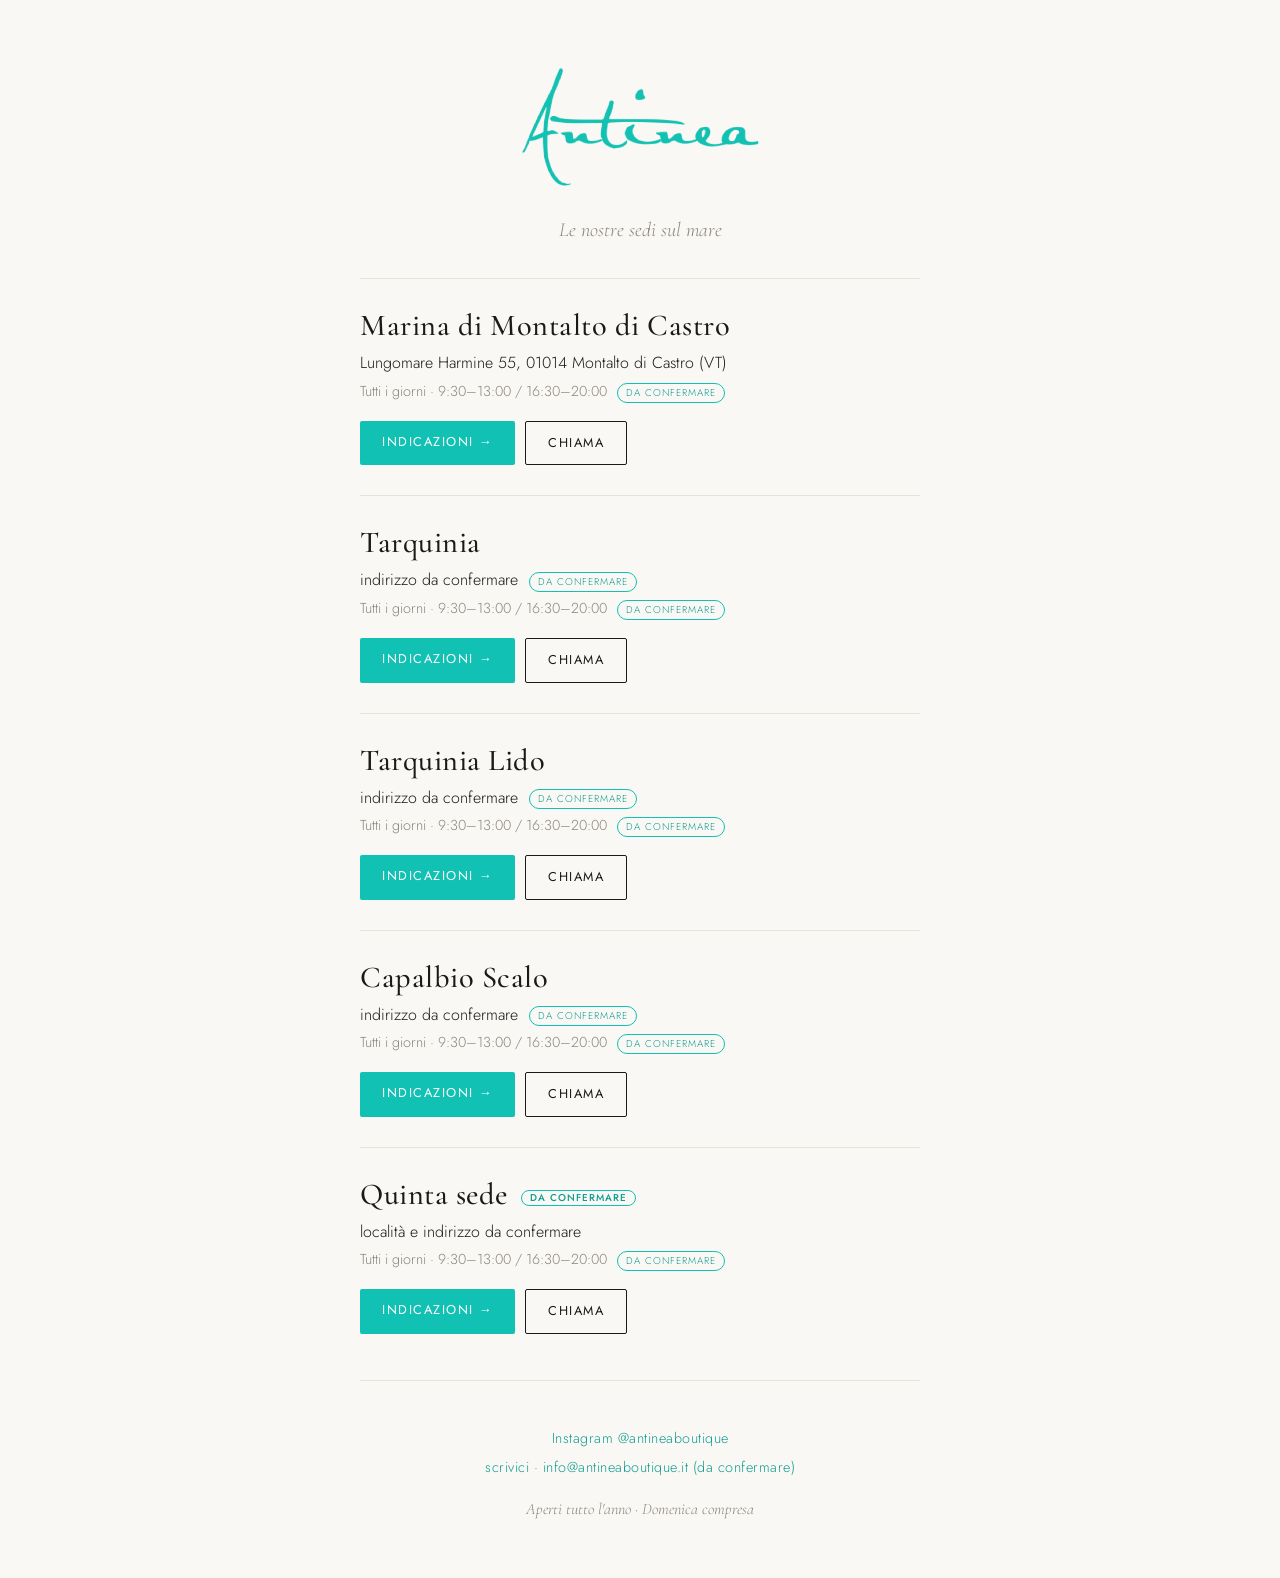
==== index.html @ a582f84f "primo impianto sito Antinea Boutique" ====
<!DOCTYPE html>
<html lang="it">
<head>
  <meta charset="utf-8">
  <meta name="viewport" content="width=device-width, initial-scale=1">
  <title>Antinea Boutique — Le nostre sedi</title>
  <meta name="description" content="Antinea Boutique — indirizzi e indicazioni stradali dei negozi sul mare: Marina di Montalto di Castro, Tarquinia, Tarquinia Lido, Capalbio Scalo.">
  <link rel="preconnect" href="https://fonts.googleapis.com">
  <link rel="preconnect" href="https://fonts.gstatic.com" crossorigin>
  <link href="https://fonts.googleapis.com/css2?family=Cormorant+Garamond:wght@400;500;600&family=Jost:wght@300;400;500&display=swap" rel="stylesheet">
  <link rel="stylesheet" href="stile.css">
</head>
<body>
  <header>
    <img src="img/logo.png" alt="Antinea Boutique" class="logo">
    <p class="sottotitolo">Le nostre sedi sul mare</p>
  </header>

  <main id="sedi"><!-- le schede vengono generate da script.js --></main>

  <footer>
    <a class="social" href="https://www.instagram.com/antineaboutique/" target="_blank" rel="noopener">Instagram&nbsp;@antineaboutique</a>
    <a class="social" id="email-link" href="#">scrivici via email</a>
    <p class="nota-footer">Aperti tutto l'anno · Domenica compresa</p>
  </footer>

  <script src="script.js"></script>
</body>
</html>
---- stile.css ----
/* ---------- palette dal logo ----------
   turchese  #11c1b3
   crema     #faf8f4
   inchiostro#1a1a1a
----------------------------------------- */
:root {
  --turchese: #11c1b3;
  --turchese-scuro: #0e9c90;
  --crema: #faf8f4;
  --inchiostro: #1a1a1a;
  --grigio: #8a857d;
  --hairline: #e7e3da;
}

* { margin: 0; padding: 0; box-sizing: border-box; }

body {
  background: var(--crema);
  color: var(--inchiostro);
  font-family: "Jost", system-ui, sans-serif;
  font-weight: 300;
  line-height: 1.6;
  -webkit-font-smoothing: antialiased;
  padding: 0 24px;
}

/* contenitore stretto e centrato */
header, main, footer {
  max-width: 560px;
  margin: 0 auto;
}

/* ---------- intestazione ---------- */
header {
  text-align: center;
  padding: 56px 0 32px;
}

.logo {
  width: 220px;
  max-width: 70%;
  height: auto;
}

.sottotitolo {
  font-family: "Cormorant Garamond", Georgia, serif;
  font-size: 1.25rem;
  font-style: italic;
  color: var(--grigio);
  margin-top: 10px;
}

/* ---------- schede negozi ---------- */
.sede {
  padding: 30px 0;
  border-top: 1px solid var(--hairline);
}

.sede h2 {
  font-family: "Cormorant Garamond", Georgia, serif;
  font-weight: 500;
  font-size: 1.9rem;
  letter-spacing: 0.5px;
  line-height: 1.15;
}

.indirizzo {
  margin-top: 6px;
  color: var(--inchiostro);
}

.orari {
  margin-top: 4px;
  font-size: 0.9rem;
  color: var(--grigio);
}

/* segnale discreto per i dati non verificati */
.da-confermare {
  display: inline-block;
  font-family: "Jost", sans-serif;
  font-size: 0.62rem;
  letter-spacing: 1px;
  text-transform: uppercase;
  color: var(--turchese-scuro);
  border: 1px solid var(--turchese);
  border-radius: 999px;
  padding: 1px 8px;
  margin-left: 6px;
  vertical-align: middle;
  white-space: nowrap;
}

/* ---------- pulsanti ---------- */
.azioni {
  margin-top: 18px;
  display: flex;
  gap: 10px;
  flex-wrap: wrap;
}

.btn {
  font-family: "Jost", sans-serif;
  font-size: 0.8rem;
  font-weight: 400;
  letter-spacing: 1.5px;
  text-transform: uppercase;
  text-decoration: none;
  padding: 11px 22px;
  border-radius: 2px;
  transition: all 0.2s ease;
}

.btn-primario {
  background: var(--turchese);
  color: #fff;
}
.btn-primario:hover { background: var(--turchese-scuro); }

.btn-secondario {
  background: transparent;
  color: var(--inchiostro);
  border: 1px solid var(--inchiostro);
}
.btn-secondario:hover {
  background: var(--inchiostro);
  color: var(--crema);
}

/* ---------- footer ---------- */
footer {
  text-align: center;
  padding: 40px 0 56px;
  margin-top: 16px;
  border-top: 1px solid var(--hairline);
}

.social {
  display: block;
  color: var(--turchese-scuro);
  text-decoration: none;
  font-size: 0.9rem;
  letter-spacing: 0.5px;
  margin: 6px 0;
}
.social:hover { text-decoration: underline; }

.nota-footer {
  font-family: "Cormorant Garamond", Georgia, serif;
  font-style: italic;
  color: var(--grigio);
  margin-top: 18px;
  font-size: 1rem;
}

/* ---------- desktop: un filo più ariosa ---------- */
@media (min-width: 600px) {
  .logo { width: 260px; }
}
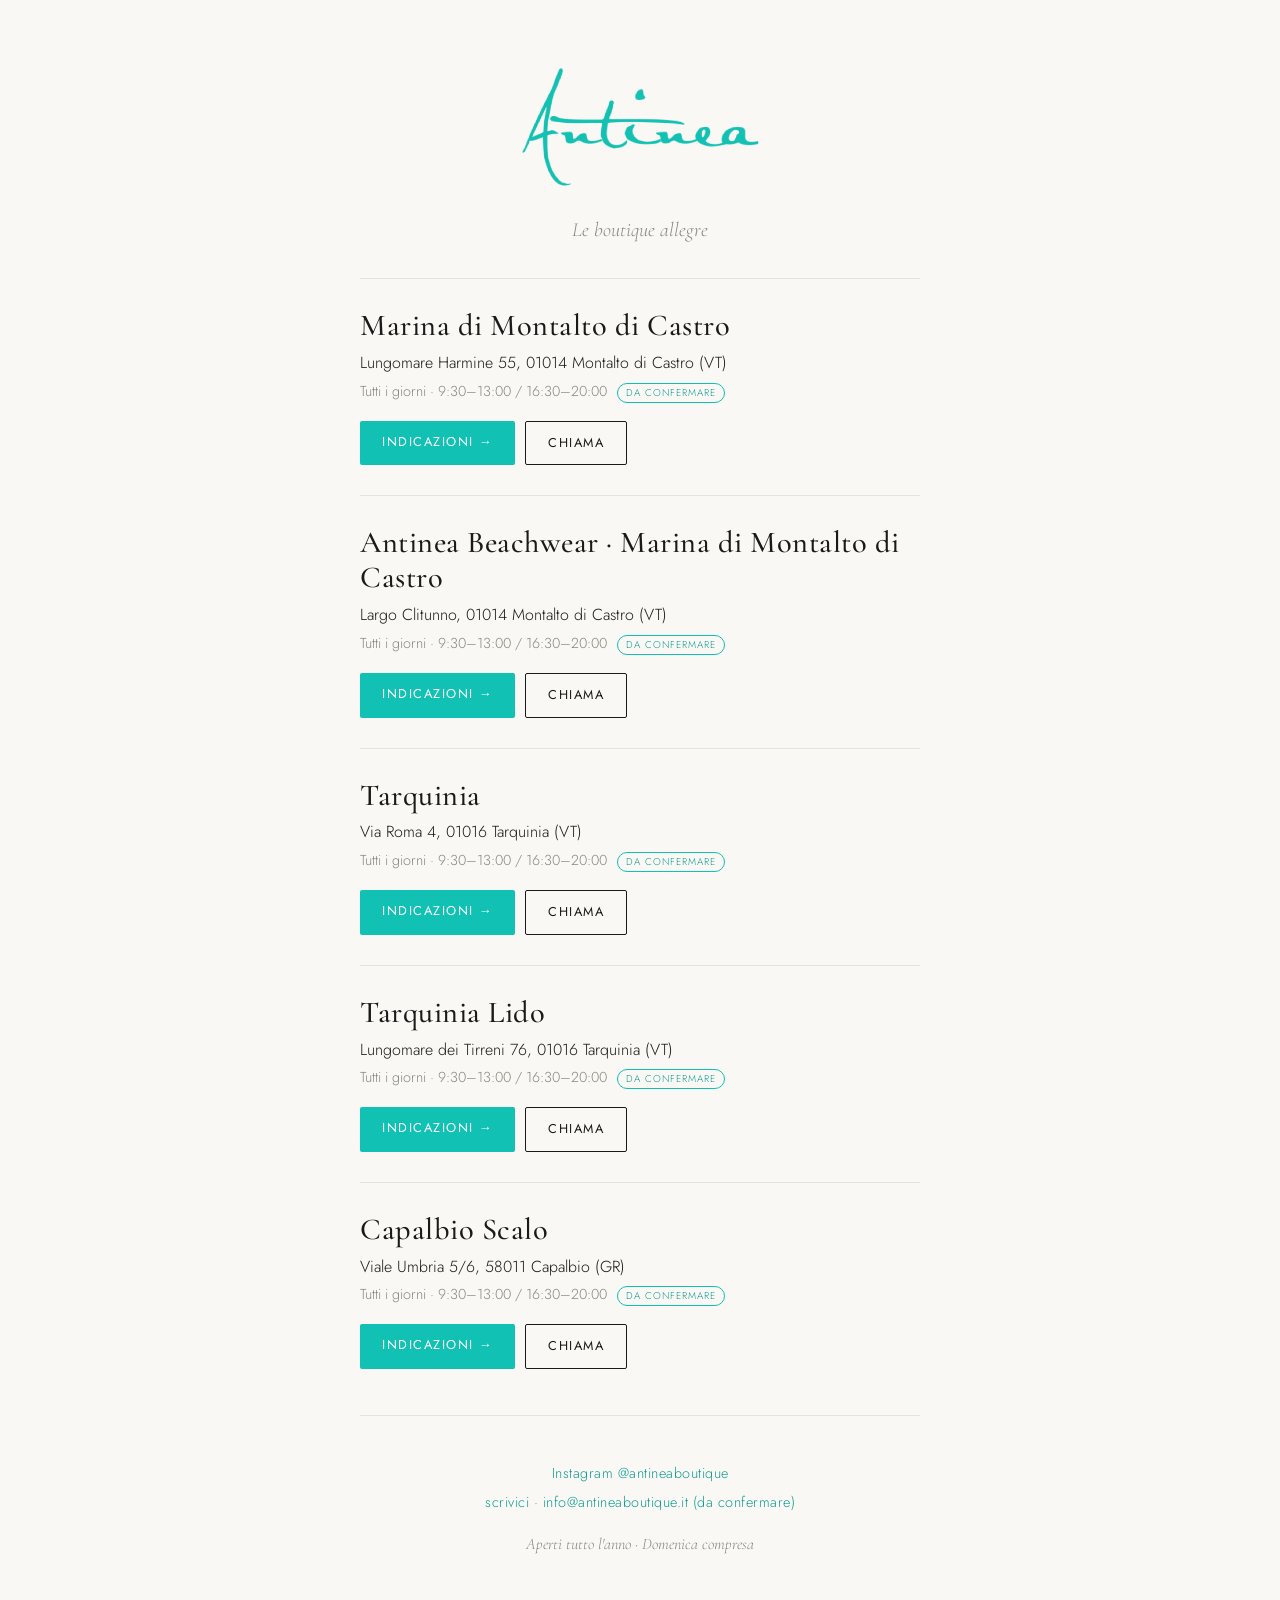
==== commit d391cf70: "sottotitolo: 'Le boutique allegre'" ====
--- a/index.html
+++ b/index.html
@@ -13,7 +13,7 @@
 <body>
   <header>
     <img src="img/logo.png" alt="Antinea Boutique" class="logo">
-    <p class="sottotitolo">Le nostre sedi sul mare</p>
+    <p class="sottotitolo">Le boutique allegre</p>
   </header>
 
   <main id="sedi"><!-- le schede vengono generate da script.js --></main>
--- a/stile.css
+++ b/stile.css
@@ -153,7 +153,108 @@
   font-size: 1rem;
 }
 
-/* ---------- desktop: un filo più ariosa ---------- */
+/* ---------- menu sedi / catalogo ---------- */
+.menu {
+  margin-top: 16px;
+  font-size: 0.85rem;
+  letter-spacing: 1.5px;
+  text-transform: uppercase;
+}
+.menu a {
+  color: var(--grigio);
+  text-decoration: none;
+  padding: 0 8px;
+}
+.menu a.attivo { color: var(--turchese-scuro); }
+.menu a:hover { color: var(--inchiostro); }
+
+/* ---------- catalogo prodotti ---------- */
+.griglia-prodotti {
+  display: grid;
+  grid-template-columns: 1fr;
+  gap: 40px 28px;
+  padding-top: 24px;
+}
+
+.prodotto { text-align: left; }
+
+.foto-wrap {
+  background: #fff;
+  border: 1px solid var(--hairline);
+  aspect-ratio: 3 / 4;
+  overflow: hidden;
+  margin-bottom: 14px;
+}
+.foto-wrap img {
+  width: 100%;
+  height: 100%;
+  object-fit: cover;
+  display: block;
+}
+
+.marca {
+  font-size: 0.72rem;
+  letter-spacing: 2px;
+  text-transform: uppercase;
+  color: var(--turchese-scuro);
+}
+.nome {
+  font-family: "Cormorant Garamond", Georgia, serif;
+  font-weight: 500;
+  font-size: 1.5rem;
+  line-height: 1.15;
+  margin: 2px 0 4px;
+}
+.prezzo {
+  font-size: 1rem;
+  color: var(--inchiostro);
+  margin-bottom: 14px;
+}
+
+.taglie {
+  display: flex;
+  flex-wrap: wrap;
+  gap: 7px;
+  margin-bottom: 16px;
+}
+.taglia {
+  font-family: "Jost", sans-serif;
+  font-size: 0.8rem;
+  min-width: 38px;
+  padding: 6px 4px;
+  background: transparent;
+  border: 1px solid var(--hairline);
+  color: var(--inchiostro);
+  cursor: pointer;
+  transition: all 0.15s ease;
+}
+.taglia:hover { border-color: var(--turchese); }
+.taglia.scelta {
+  background: var(--inchiostro);
+  color: #fff;
+  border-color: var(--inchiostro);
+}
+
+.btn-ordina {
+  display: inline-block;
+  width: 100%;
+  text-align: center;
+  background: var(--turchese);
+  color: #fff;
+  text-decoration: none;
+  font-size: 0.8rem;
+  letter-spacing: 1.5px;
+  text-transform: uppercase;
+  padding: 13px 18px;
+  border-radius: 2px;
+  transition: background 0.2s ease;
+}
+.btn-ordina:hover { background: var(--turchese-scuro); }
+
+/* ---------- desktop ---------- */
 @media (min-width: 600px) {
   .logo { width: 260px; }
-}
+  header, footer { max-width: 560px; }
+  main.griglia-prodotti { max-width: 860px; }
+  .griglia-prodotti { grid-template-columns: 1fr 1fr 1fr; }
+}
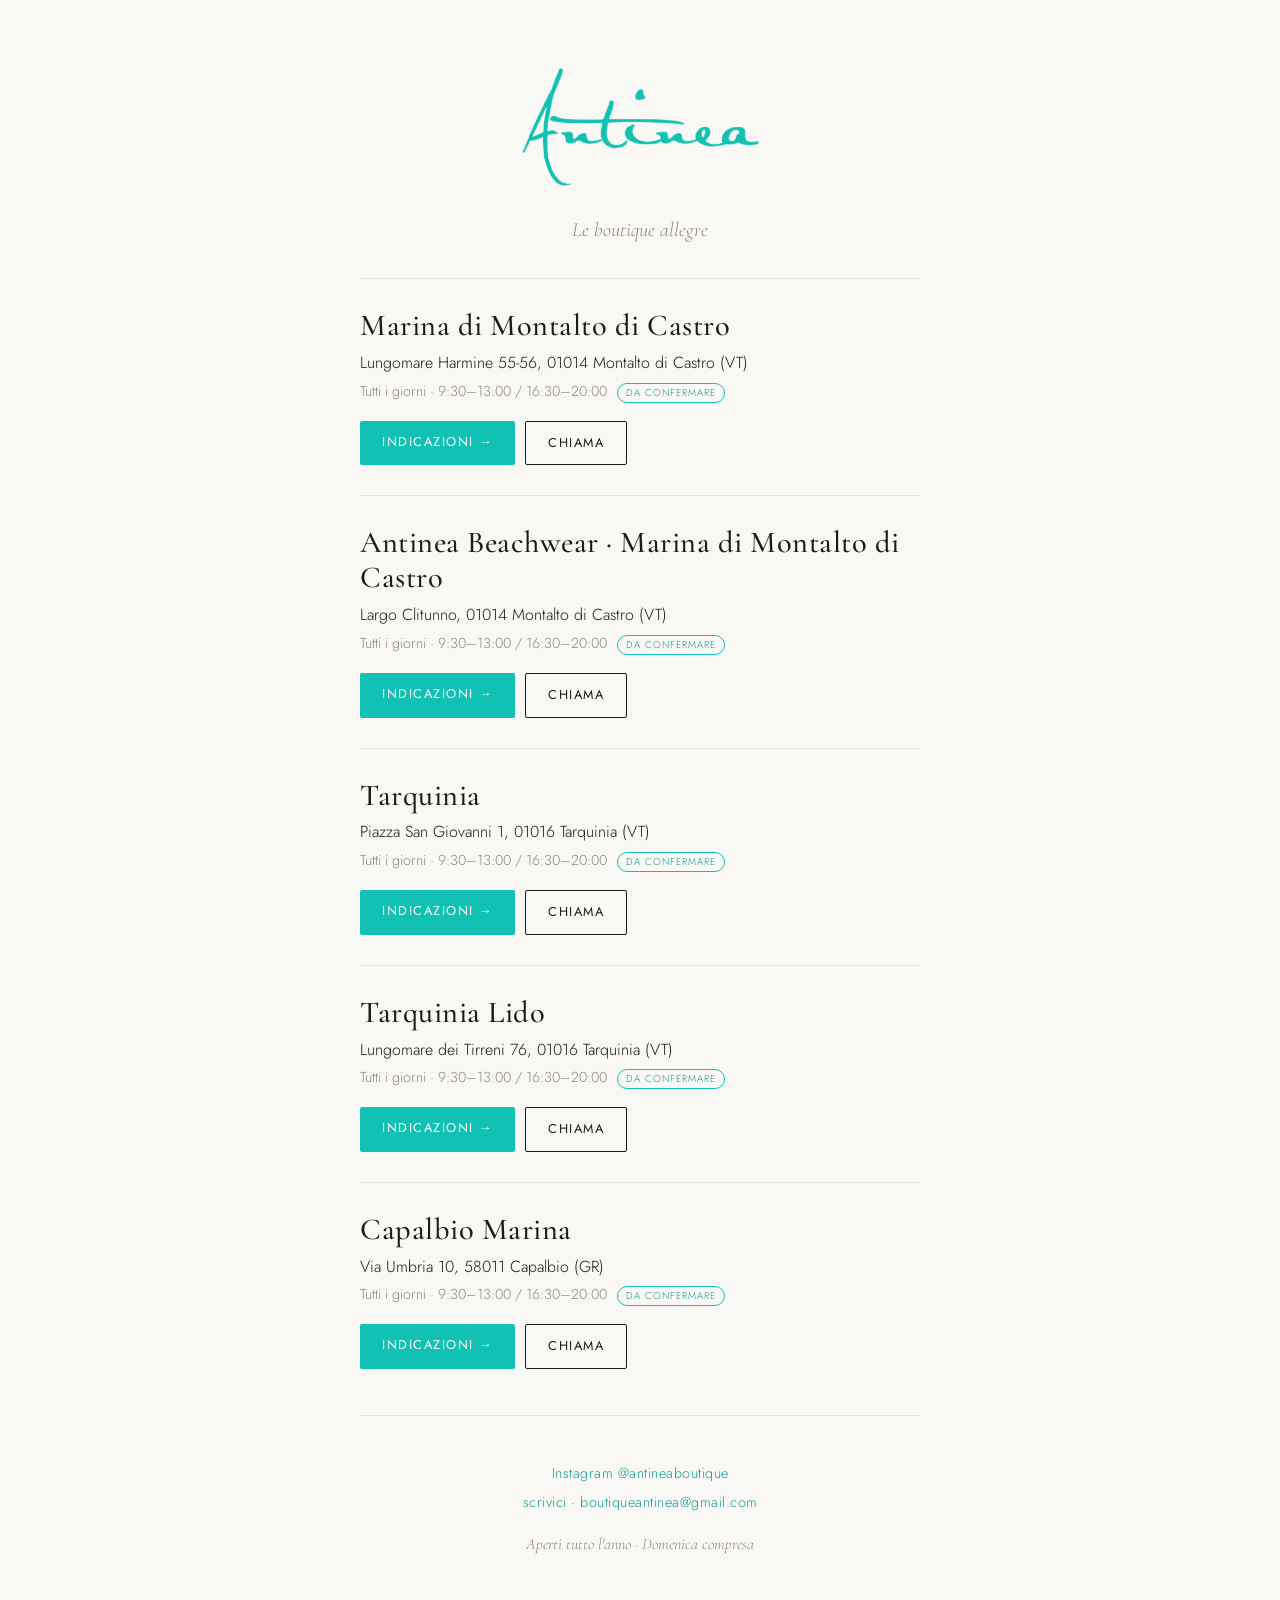
==== commit 3c542439: "cache-busting: script.js?v=2 per forzare aggiornamento dati" ====
--- a/index.html
+++ b/index.html
@@ -24,6 +24,6 @@
     <p class="nota-footer">Aperti tutto l'anno · Domenica compresa</p>
   </footer>
 
-  <script src="script.js"></script>
+  <script src="script.js?v=2"></script>
 </body>
 </html>
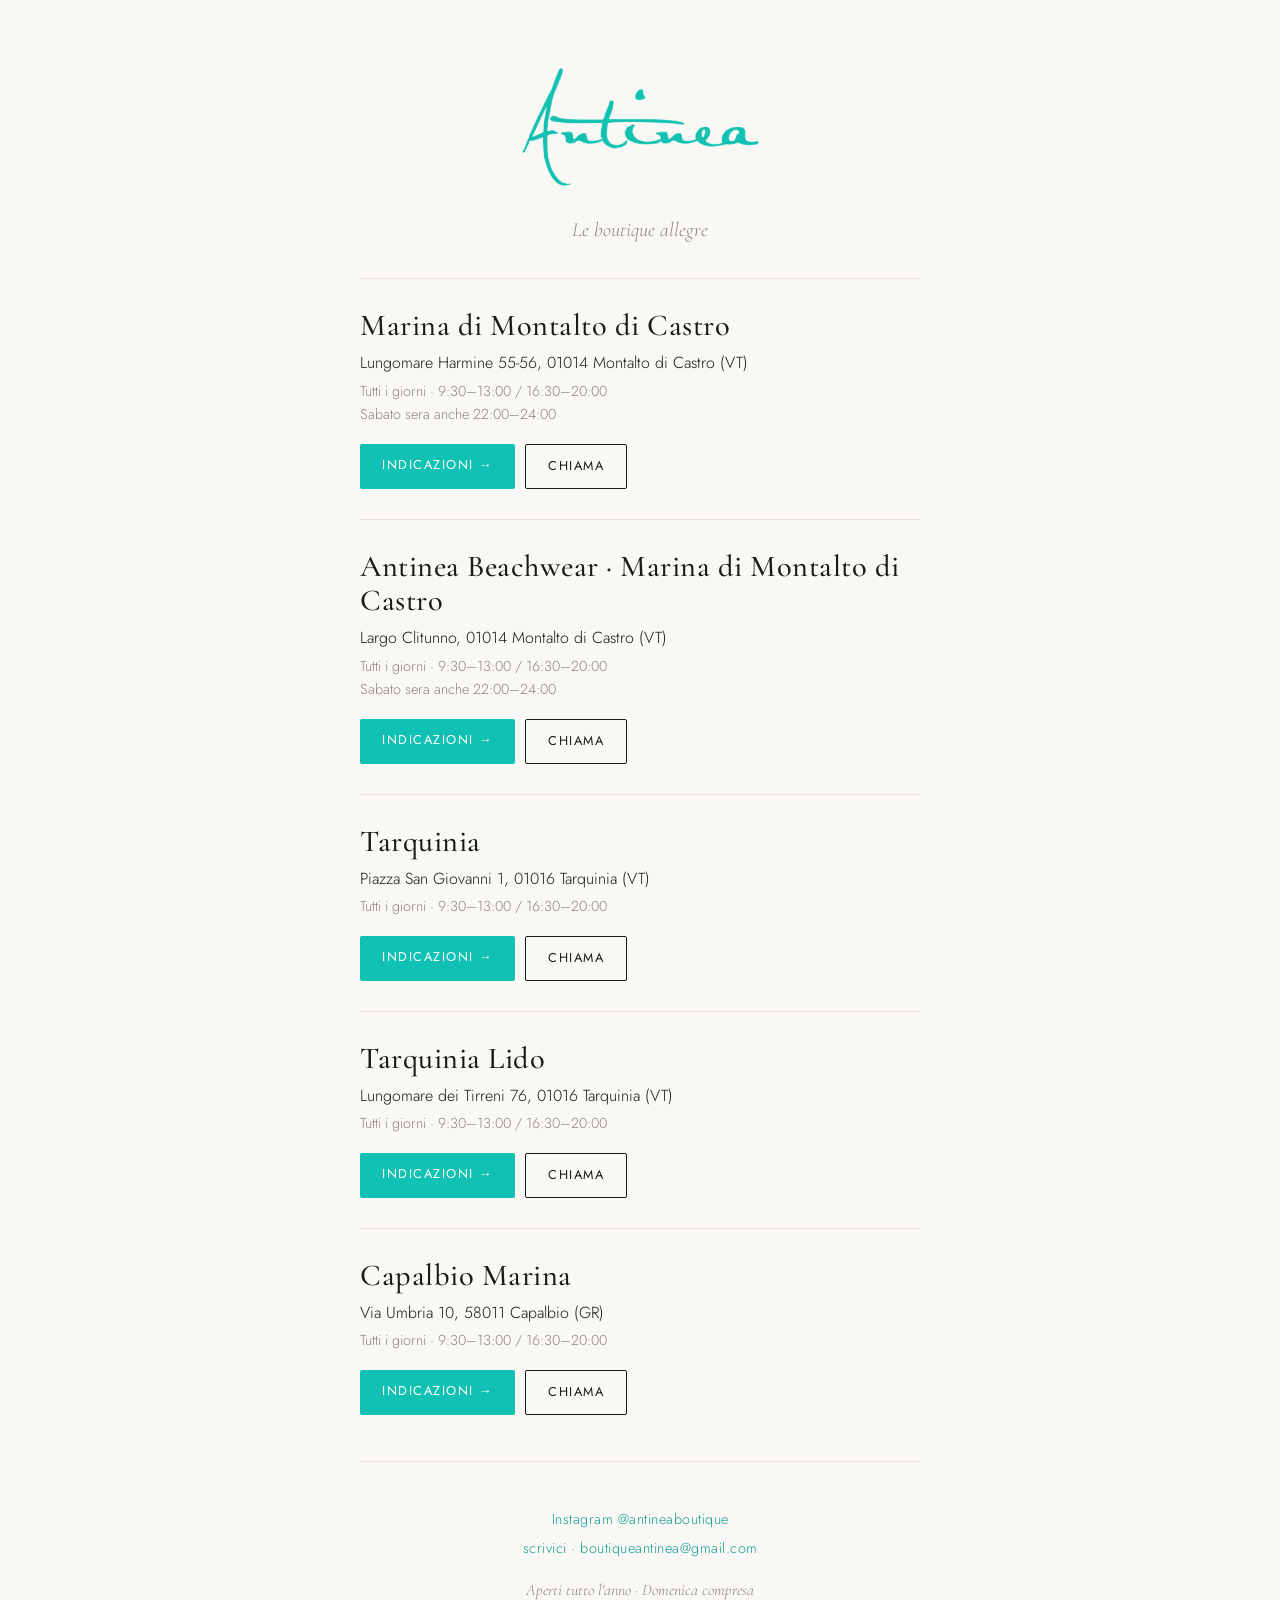
==== commit 04c8163a: "orari confermati su tutte le sedi + apertura serale sabato 22-24 per le due di Montalto" ====
--- a/index.html
+++ b/index.html
@@ -24,6 +24,6 @@
     <p class="nota-footer">Aperti tutto l'anno · Domenica compresa</p>
   </footer>
 
-  <script src="script.js?v=2"></script>
+  <script src="script.js?v=3"></script>
 </body>
 </html>
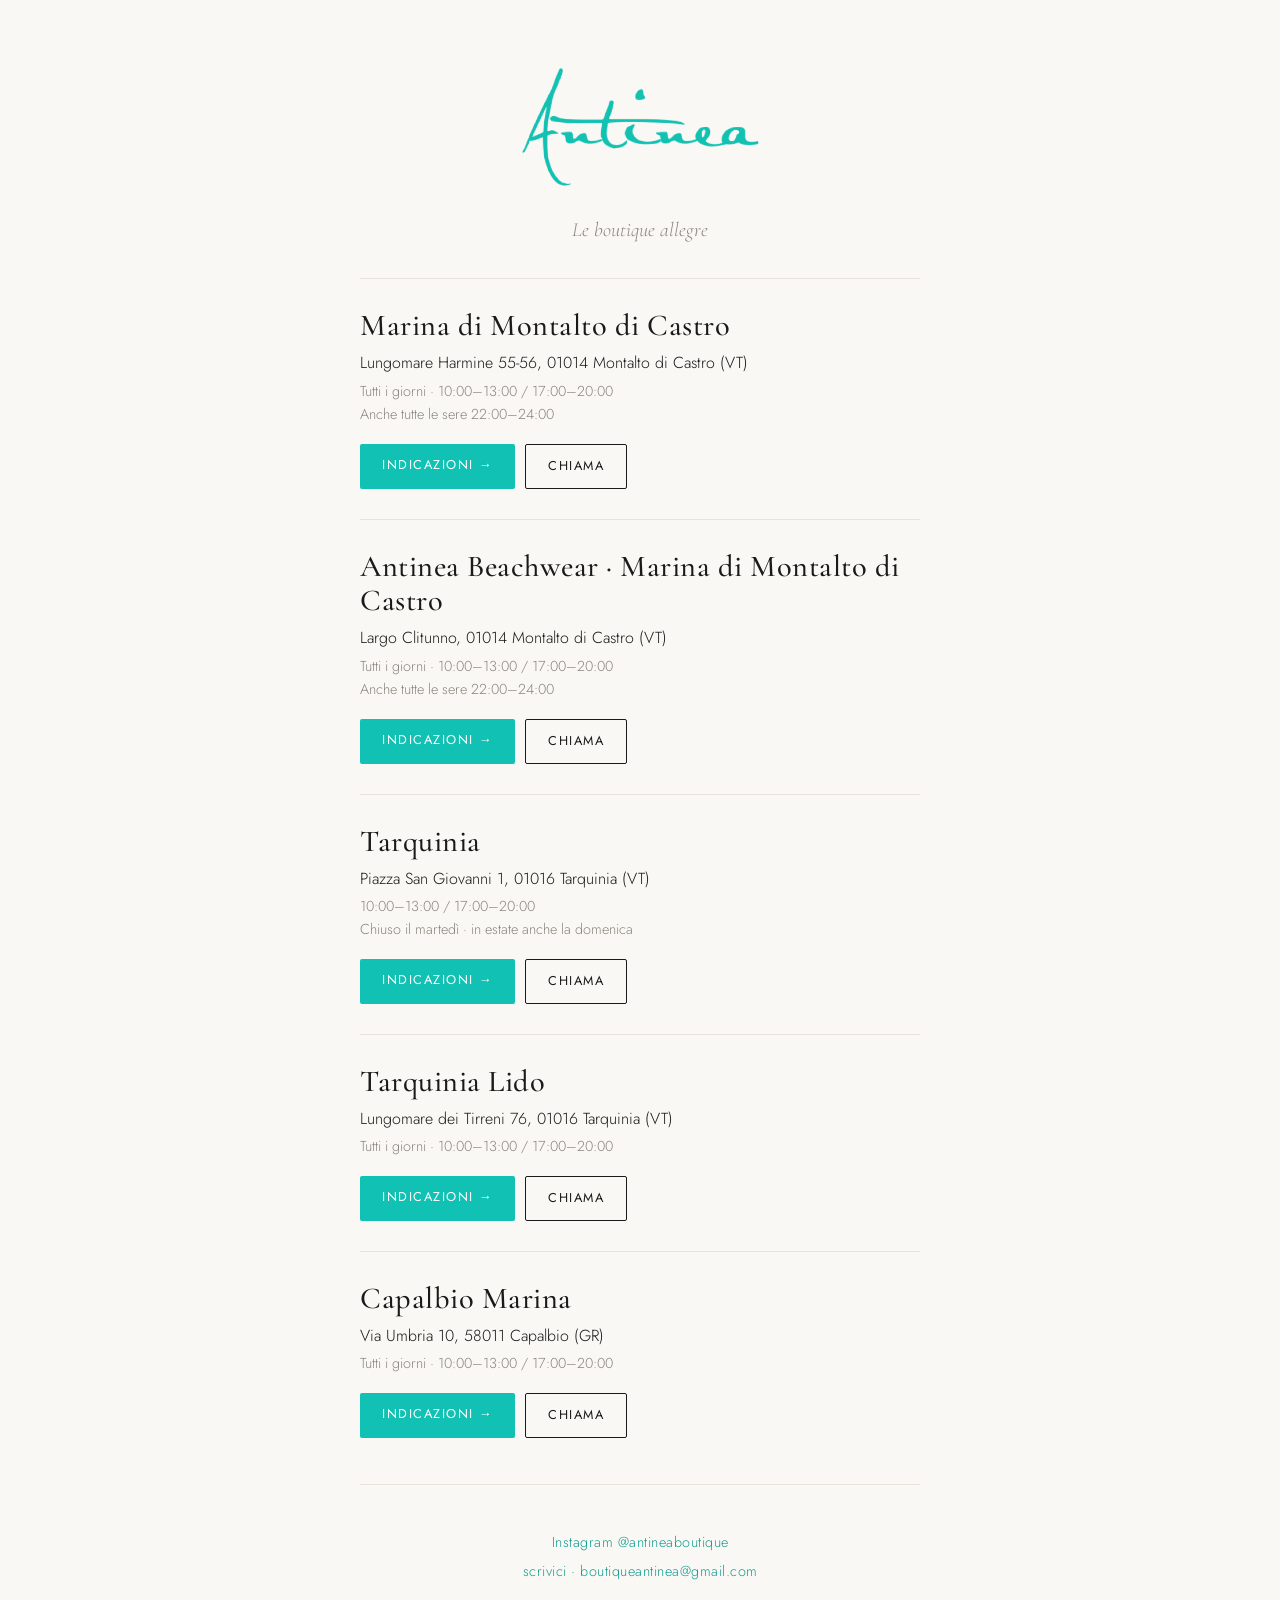
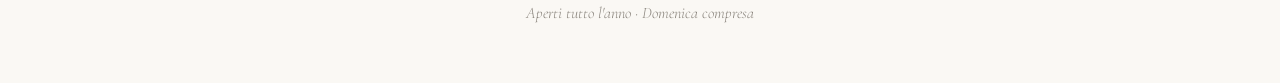
==== commit 340f9c0d: "nuovo orario 10-13/17-20 per tutti; Montalto Marina aperto tutte le sere 22-24" ====
--- a/index.html
+++ b/index.html
@@ -24,6 +24,6 @@
     <p class="nota-footer">Aperti tutto l'anno · Domenica compresa</p>
   </footer>
 
-  <script src="script.js?v=3"></script>
+  <script src="script.js?v=5"></script>
 </body>
 </html>
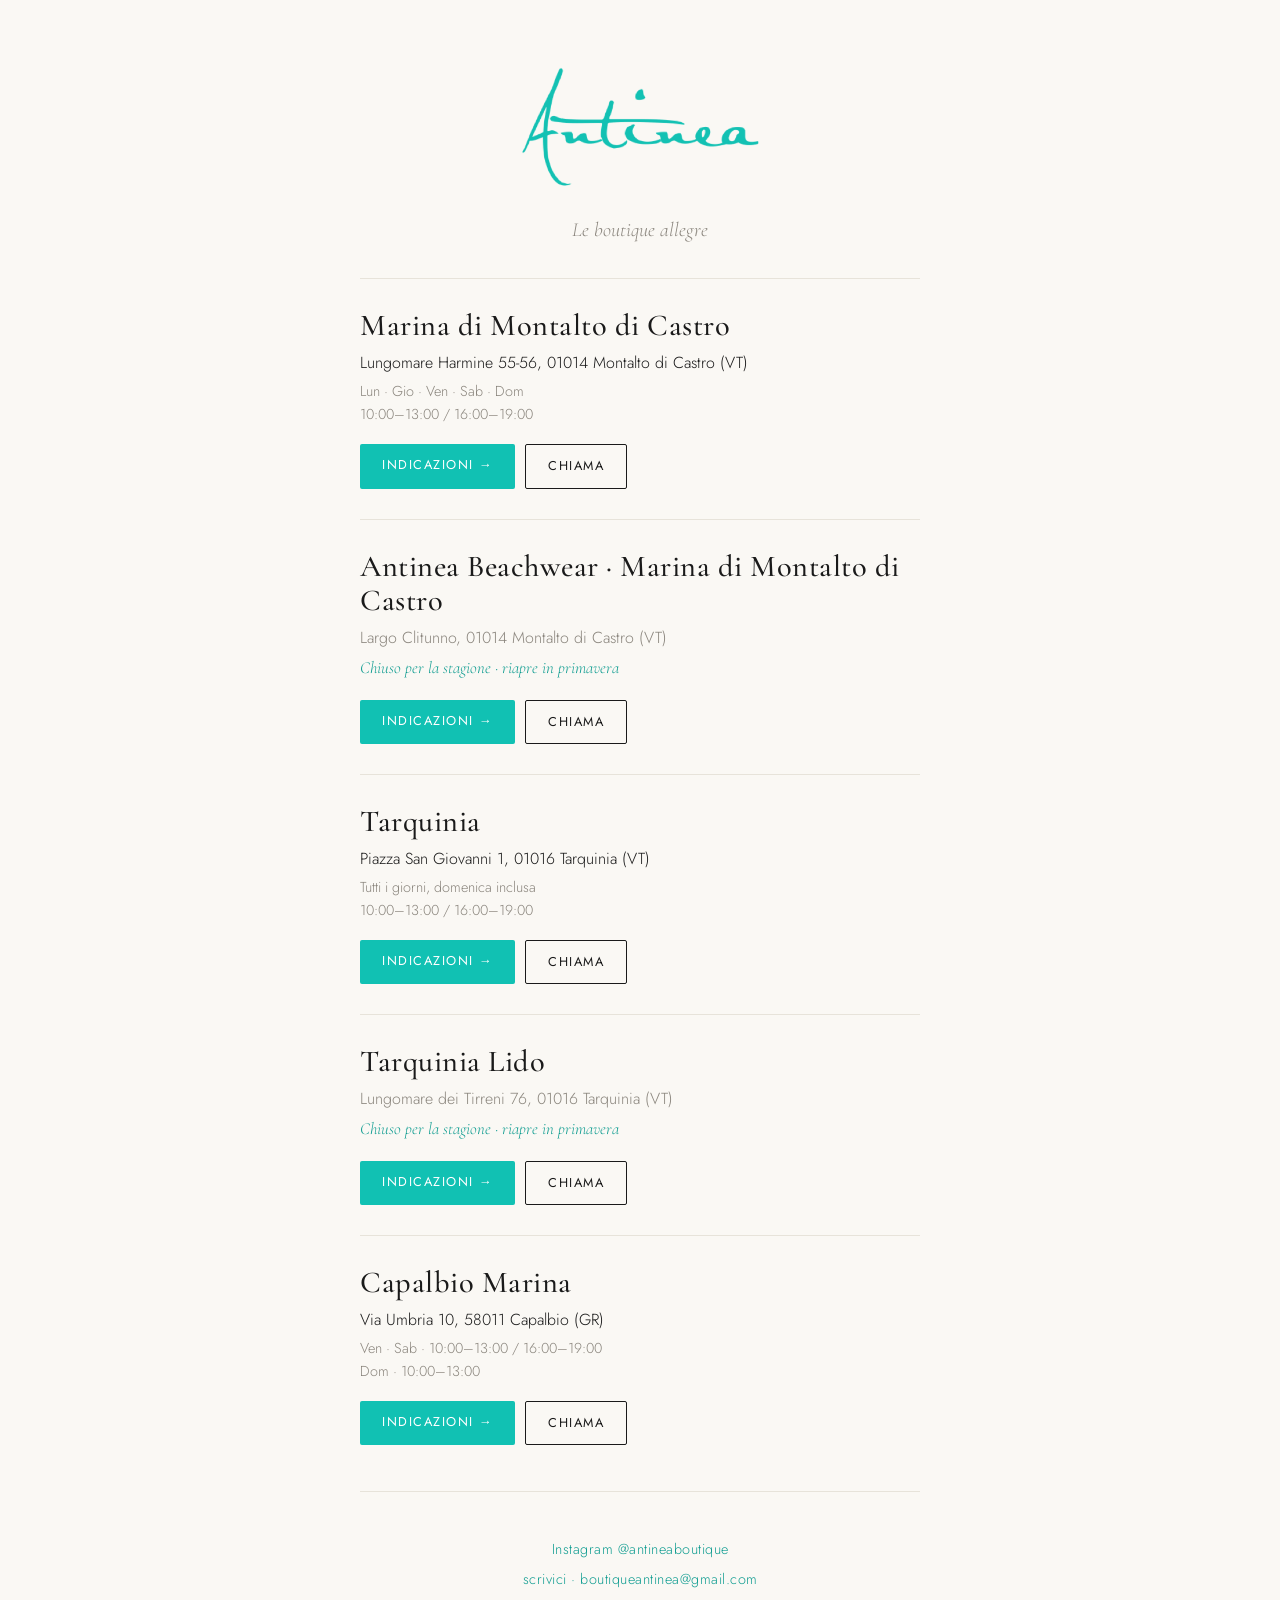
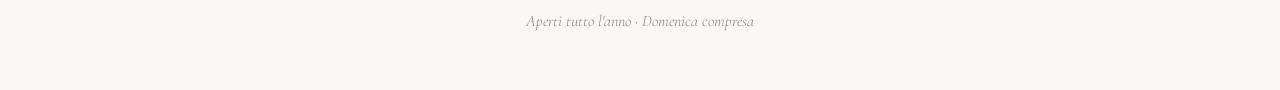
==== commit e4f93851: "orari invernali: Harmine/Tarquinia/Capalbio nuovi giorni; Clitunno e Tarquinia Lido chiusi per la st" ====
--- a/index.html
+++ b/index.html
@@ -24,6 +24,6 @@
     <p class="nota-footer">Aperti tutto l'anno · Domenica compresa</p>
   </footer>
 
-  <script src="script.js?v=5"></script>
+  <script src="script.js?v=6"></script>
 </body>
 </html>
--- a/stile.css
+++ b/stile.css
@@ -75,6 +75,15 @@
   color: var(--grigio);
 }
 
+/* sede chiusa per la stagione */
+.sede.chiusa .indirizzo { color: var(--grigio); }
+.chiuso-nota {
+  font-family: "Cormorant Garamond", Georgia, serif;
+  font-style: italic;
+  font-size: 1.05rem;
+  color: var(--turchese-scuro);
+}
+
 /* segnale discreto per i dati non verificati */
 .da-confermare {
   display: inline-block;
